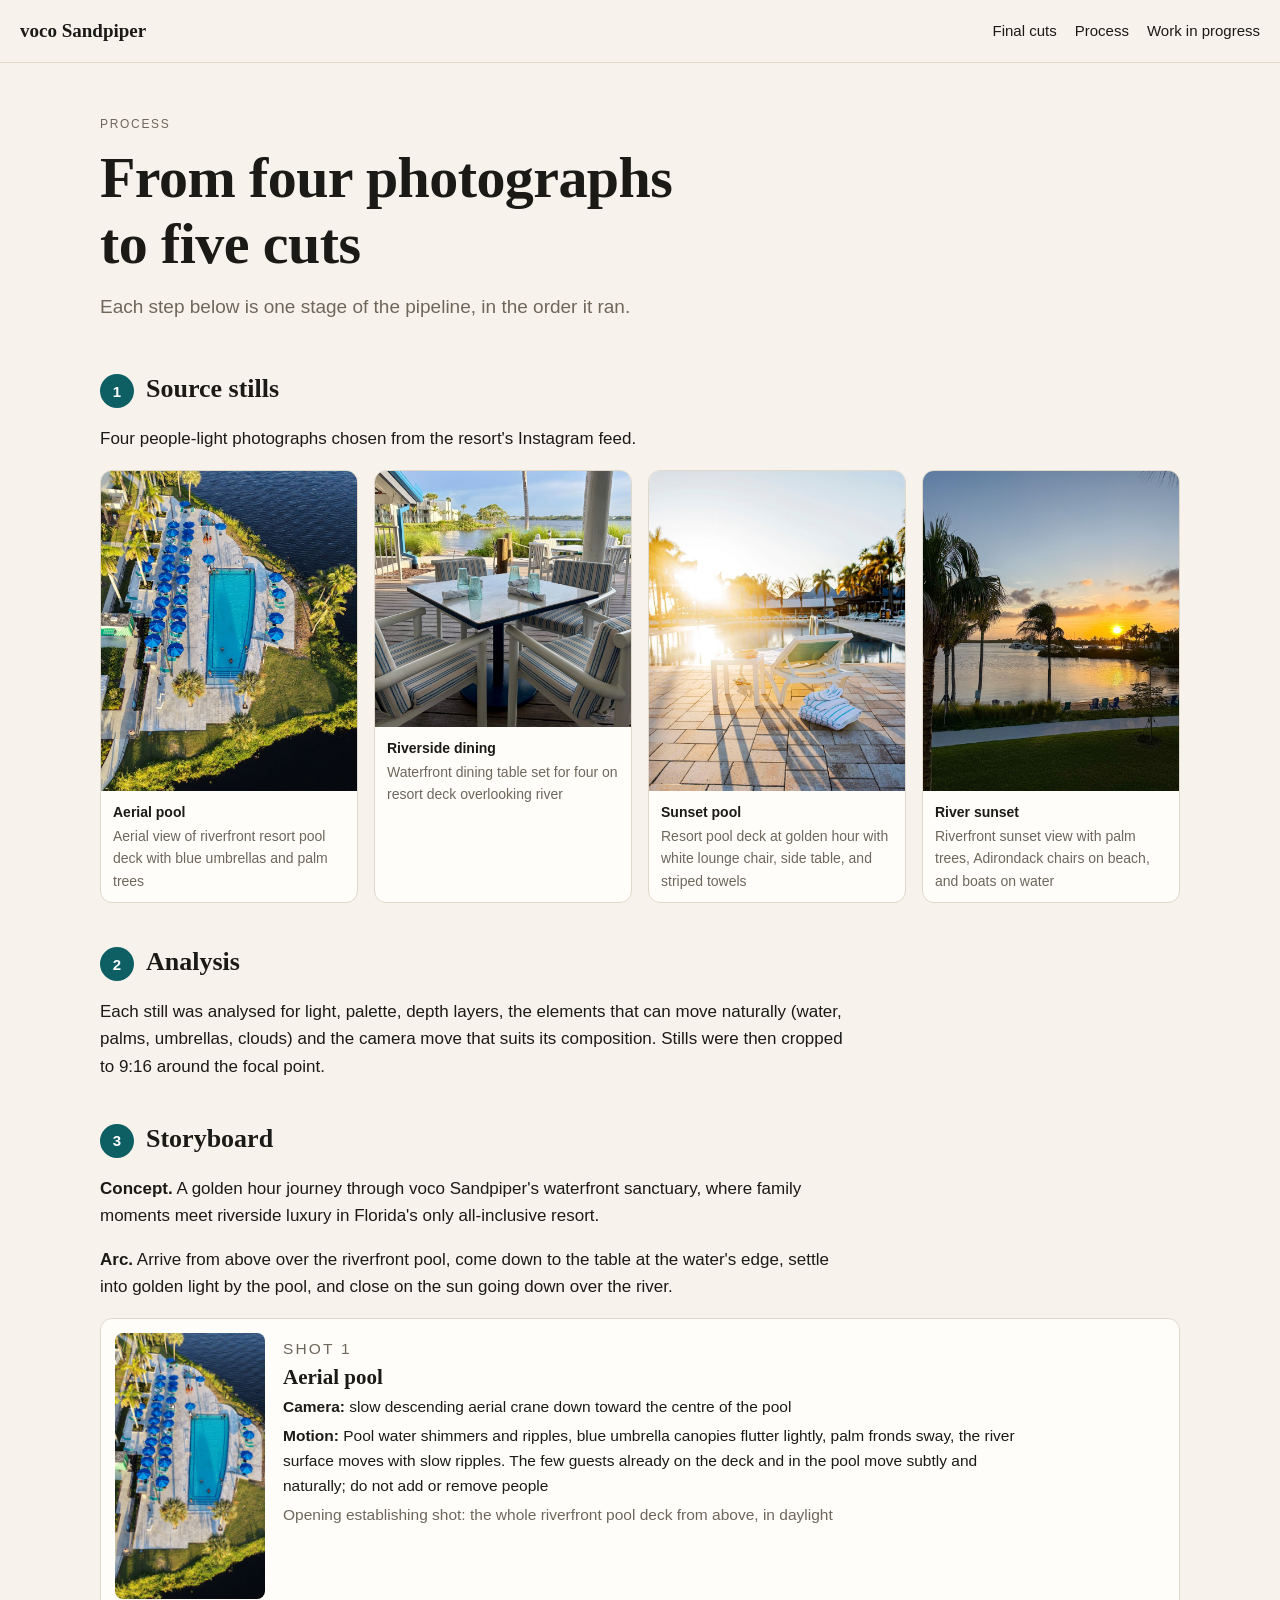
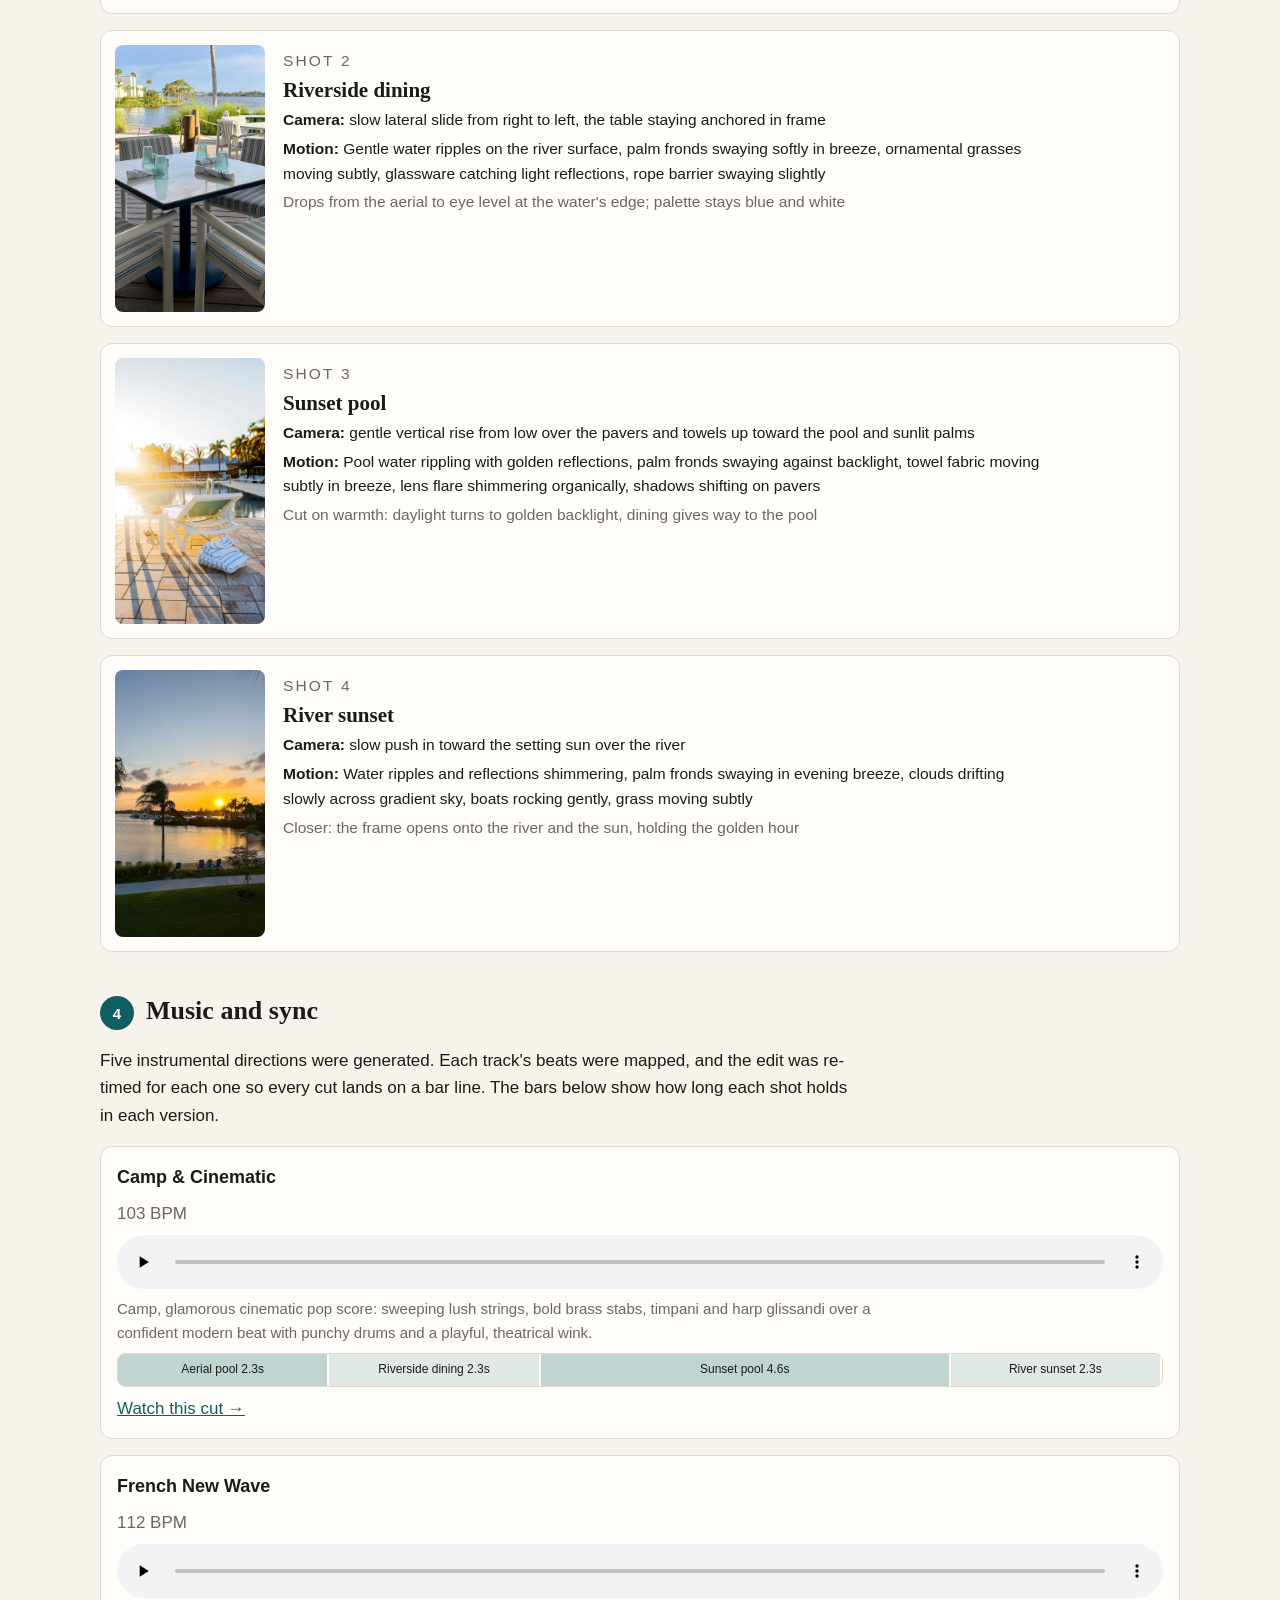
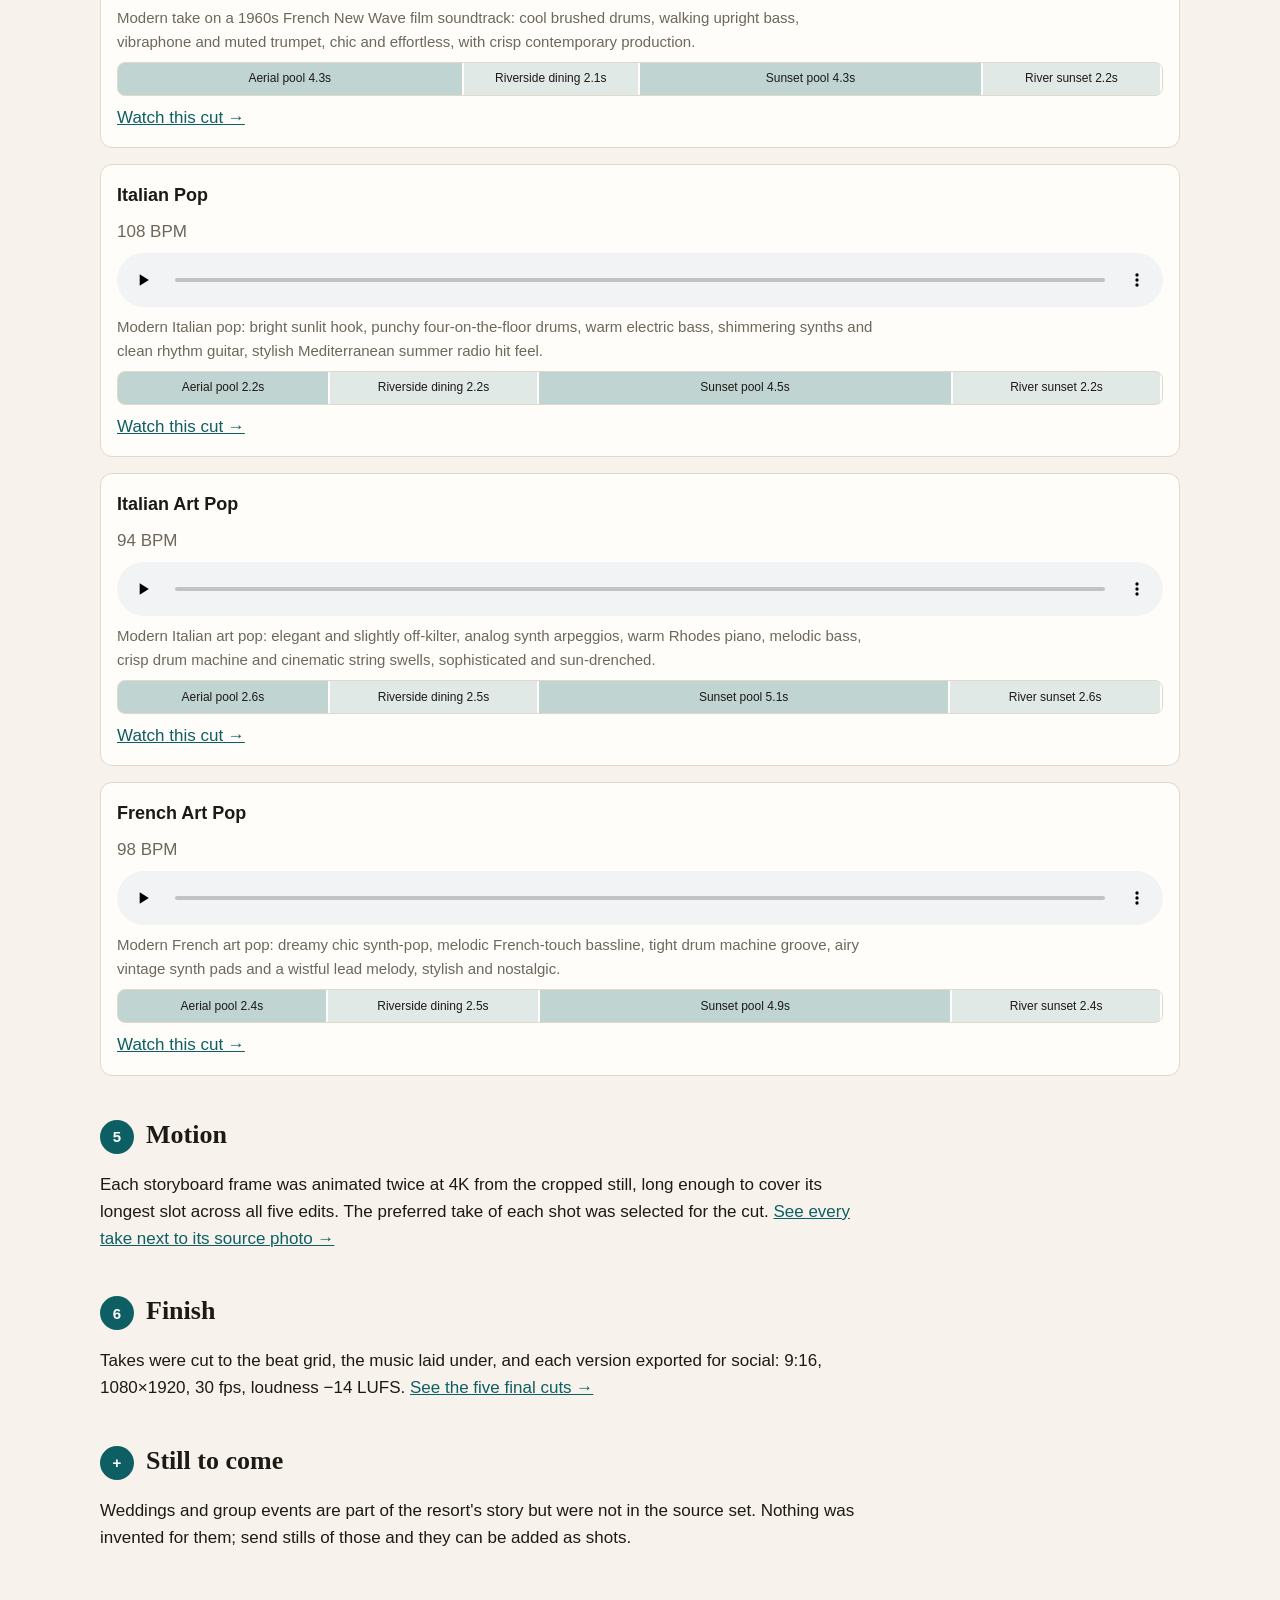
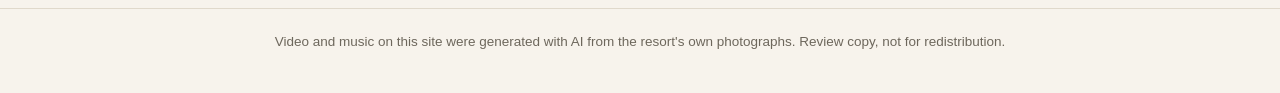
==== process.html @ e638c6e7 "voco Sandpiper: client review site (final cuts, process, work in progress) Co-Authored-By: Claude Fa" ====
<!doctype html><html lang="en"><head><meta charset="utf-8"><meta name="viewport" content="width=device-width, initial-scale=1"><meta name="robots" content="noindex"><title>Process · voco Sandpiper</title><link rel="stylesheet" href="styles.css"></head><body><nav><a class="brand" href="index.html">voco Sandpiper</a><span class="links"><a href="index.html">Final cuts</a><a href="process.html">Process</a><a href="wip.html">Work in progress</a></span></nav><main>
<header class="hero"><p class="eyebrow">Process</p><h1>From four photographs to five cuts</h1>
<p class="lede">Each step below is one stage of the pipeline, in the order it ran.</p></header>
<section><h2><span>1</span>Source stills</h2><p>Four people-light photographs chosen from the resort's Instagram feed.</p><div class="grid stills"><figure><img src="media/stills/01_aerial_pool_source.jpg" alt="" loading="lazy"><figcaption><b>Aerial pool</b>Aerial view of riverfront resort pool deck with blue umbrellas and palm trees</figcaption></figure><figure><img src="media/stills/02_river_dining_source.jpg" alt="" loading="lazy"><figcaption><b>Riverside dining</b>Waterfront dining table set for four on resort deck overlooking river</figcaption></figure><figure><img src="media/stills/03_sunset_pool_source.jpg" alt="" loading="lazy"><figcaption><b>Sunset pool</b>Resort pool deck at golden hour with white lounge chair, side table, and striped towels</figcaption></figure><figure><img src="media/stills/04_sunset_river_source.jpg" alt="" loading="lazy"><figcaption><b>River sunset</b>Riverfront sunset view with palm trees, Adirondack chairs on beach, and boats on water</figcaption></figure></div></section>
<section><h2><span>2</span>Analysis</h2><p>Each still was analysed for light, palette, depth layers, the elements that can move naturally
(water, palms, umbrellas, clouds) and the camera move that suits its composition. Stills were then cropped to 9:16 around the focal point.</p></section>
<section><h2><span>3</span>Storyboard</h2><p><b>Concept.</b> A golden hour journey through voco Sandpiper&#x27;s waterfront sanctuary, where family moments meet riverside luxury in Florida&#x27;s only all-inclusive resort.</p><p><b>Arc.</b> Arrive from above over the riverfront pool, come down to the table at the water&#x27;s edge, settle into golden light by the pool, and close on the sun going down over the river.</p><div class="board"><div class="shot"><img src="media/stills/01_aerial_pool_crop.jpg" alt="" loading="lazy"><div><p class="eyebrow">Shot 1</p><h3>Aerial pool</h3><p><b>Camera:</b> slow descending aerial crane down toward the centre of the pool</p><p><b>Motion:</b> Pool water shimmers and ripples, blue umbrella canopies flutter lightly, palm fronds sway, the river surface moves with slow ripples. The few guests already on the deck and in the pool move subtly and naturally; do not add or remove people</p><p class="muted">Opening establishing shot: the whole riverfront pool deck from above, in daylight</p></div></div><div class="shot"><img src="media/stills/02_river_dining_crop.jpg" alt="" loading="lazy"><div><p class="eyebrow">Shot 2</p><h3>Riverside dining</h3><p><b>Camera:</b> slow lateral slide from right to left, the table staying anchored in frame</p><p><b>Motion:</b> Gentle water ripples on the river surface, palm fronds swaying softly in breeze, ornamental grasses moving subtly, glassware catching light reflections, rope barrier swaying slightly</p><p class="muted">Drops from the aerial to eye level at the water&#x27;s edge; palette stays blue and white</p></div></div><div class="shot"><img src="media/stills/03_sunset_pool_crop.jpg" alt="" loading="lazy"><div><p class="eyebrow">Shot 3</p><h3>Sunset pool</h3><p><b>Camera:</b> gentle vertical rise from low over the pavers and towels up toward the pool and sunlit palms</p><p><b>Motion:</b> Pool water rippling with golden reflections, palm fronds swaying against backlight, towel fabric moving subtly in breeze, lens flare shimmering organically, shadows shifting on pavers</p><p class="muted">Cut on warmth: daylight turns to golden backlight, dining gives way to the pool</p></div></div><div class="shot"><img src="media/stills/04_sunset_river_crop.jpg" alt="" loading="lazy"><div><p class="eyebrow">Shot 4</p><h3>River sunset</h3><p><b>Camera:</b> slow push in toward the setting sun over the river</p><p><b>Motion:</b> Water ripples and reflections shimmering, palm fronds swaying in evening breeze, clouds drifting slowly across gradient sky, boats rocking gently, grass moving subtly</p><p class="muted">Closer: the frame opens onto the river and the sun, holding the golden hour</p></div></div></div></section>
<section><h2><span>4</span>Music and sync</h2><p>Five instrumental directions were generated. Each track's beats were mapped, and the edit
was re-timed for each one so every cut lands on a bar line. The bars below show how long each shot holds in each version.</p><div class="tracks"><div class="track"><b>Camp &amp; Cinematic</b><span class="muted">103 BPM</span><audio controls preload="none" src="media/music/camp_cinematic.mp3"></audio><p>Camp, glamorous cinematic pop score: sweeping lush strings, bold brass stabs, timpani and harp glissandi over a confident modern beat with punchy drums and a playful, theatrical wink.</p><div class="tl"><div style="flex:70">Aerial pool 2.3s</div><div style="flex:70">Riverside dining 2.3s</div><div style="flex:139">Sunset pool 4.6s</div><div style="flex:70">River sunset 2.3s</div></div><a href="finals/camp_cinematic.html">Watch this cut →</a></div><div class="track"><b>French New Wave</b><span class="muted">112 BPM</span><audio controls preload="none" src="media/music/french_new_wave.mp3"></audio><p>Modern take on a 1960s French New Wave film soundtrack: cool brushed drums, walking upright bass, vibraphone and muted trumpet, chic and effortless, with crisp contemporary production.</p><div class="tl"><div style="flex:129">Aerial pool 4.3s</div><div style="flex:64">Riverside dining 2.1s</div><div style="flex:128">Sunset pool 4.3s</div><div style="flex:65">River sunset 2.2s</div></div><a href="finals/french_new_wave.html">Watch this cut →</a></div><div class="track"><b>Italian Pop</b><span class="muted">108 BPM</span><audio controls preload="none" src="media/music/italian_pop.mp3"></audio><p>Modern Italian pop: bright sunlit hook, punchy four-on-the-floor drums, warm electric bass, shimmering synths and clean rhythm guitar, stylish Mediterranean summer radio hit feel.</p><div class="tl"><div style="flex:67">Aerial pool 2.2s</div><div style="flex:66">Riverside dining 2.2s</div><div style="flex:134">Sunset pool 4.5s</div><div style="flex:66">River sunset 2.2s</div></div><a href="finals/italian_pop.html">Watch this cut →</a></div><div class="track"><b>Italian Art Pop</b><span class="muted">94 BPM</span><audio controls preload="none" src="media/music/italian_art_pop.mp3"></audio><p>Modern Italian art pop: elegant and slightly off-kilter, analog synth arpeggios, warm Rhodes piano, melodic bass, crisp drum machine and cinematic string swells, sophisticated and sun-drenched.</p><div class="tl"><div style="flex:77">Aerial pool 2.6s</div><div style="flex:76">Riverside dining 2.5s</div><div style="flex:153">Sunset pool 5.1s</div><div style="flex:77">River sunset 2.6s</div></div><a href="finals/italian_art_pop.html">Watch this cut →</a></div><div class="track"><b>French Art Pop</b><span class="muted">98 BPM</span><audio controls preload="none" src="media/music/french_art_pop.mp3"></audio><p>Modern French art pop: dreamy chic synth-pop, melodic French-touch bassline, tight drum machine groove, airy vintage synth pads and a wistful lead melody, stylish and nostalgic.</p><div class="tl"><div style="flex:73">Aerial pool 2.4s</div><div style="flex:74">Riverside dining 2.5s</div><div style="flex:147">Sunset pool 4.9s</div><div style="flex:73">River sunset 2.4s</div></div><a href="finals/french_art_pop.html">Watch this cut →</a></div></div></section>
<section><h2><span>5</span>Motion</h2><p>Each storyboard frame was animated twice at 4K from the cropped still, long enough to cover its
longest slot across all five edits. The preferred take of each shot was selected for the cut.
<a href="wip.html">See every take next to its source photo →</a></p></section>
<section><h2><span>6</span>Finish</h2><p>Takes were cut to the beat grid, the music laid under, and each version exported for social:
9:16, 1080×1920, 30 fps, loudness −14 LUFS. <a href="index.html">See the five final cuts →</a></p></section>
<section><h2><span>+</span>Still to come</h2><p>Weddings and group events are part of the resort's story but were not in the source set.
Nothing was invented for them; send stills of those and they can be added as shots.</p></section>
</main><footer>Video and music on this site were generated with AI from the resort's own photographs. Review copy, not for redistribution.</footer></body></html>
---- styles.css ----
:root{--bg:#f7f3ec;--card:#fffdf9;--ink:#1c1a17;--mute:#6d675c;--line:#e0d9cb;--accent:#0e5f63;--accent-ink:#fff}
@media (prefers-color-scheme:dark){:root{--bg:#131516;--card:#1b1e20;--ink:#eeebe4;--mute:#a09c93;--line:#2e3235;--accent:#63c7c2;--accent-ink:#0a2423}}
*{box-sizing:border-box}
body{margin:0;background:var(--bg);color:var(--ink);font:17px/1.6 -apple-system,BlinkMacSystemFont,"Segoe UI",Helvetica,Arial,sans-serif}
h1,h2,h3{font-family:"Iowan Old Style","Palatino Linotype",Palatino,Georgia,serif;font-weight:600;line-height:1.15;text-wrap:balance;margin:0}
h1{font-size:clamp(34px,6vw,58px);letter-spacing:-.01em}h2{font-size:26px;margin:44px 0 14px}h3{font-size:21px;margin-bottom:6px}
a{color:var(--accent)}img,video{max-width:100%;display:block}
nav{display:flex;justify-content:space-between;align-items:center;gap:12px;flex-wrap:wrap;padding:16px 20px;border-bottom:1px solid var(--line)}
nav a{text-decoration:none;color:var(--ink);font-size:15px}nav .brand{font-family:"Iowan Old Style",Palatino,Georgia,serif;font-size:19px;font-weight:600}
nav .links{display:flex;gap:18px;flex-wrap:wrap}
main{max-width:1120px;margin:0 auto;padding:0 20px 40px}
.hero{padding:52px 0 8px;max-width:760px}.eyebrow{text-transform:uppercase;letter-spacing:.14em;font-size:12px;color:var(--mute);margin:0 0 10px}
.lede{font-size:19px;color:var(--mute);margin:14px 0 0}
.grid{display:grid;gap:16px}.finals{grid-template-columns:repeat(auto-fill,minmax(190px,1fr))}
.stills{grid-template-columns:repeat(auto-fill,minmax(220px,1fr))}.takes{grid-template-columns:repeat(auto-fill,minmax(210px,1fr))}
.card{position:relative;display:block;border-radius:14px;overflow:hidden;background:var(--card);border:1px solid var(--line);text-decoration:none;color:var(--ink)}
.card img{width:100%;aspect-ratio:9/16;object-fit:cover}.card .cap{padding:12px 14px;display:flex;flex-direction:column}.card .cap span{color:var(--mute);font-size:14px}
.play{position:absolute;left:50%;top:42%;width:56px;height:56px;margin:-28px;border-radius:50%;background:rgba(0,0,0,.45)}
.play:after{content:"";position:absolute;left:22px;top:17px;border:11px solid transparent;border-left:17px solid #fff;border-right:0}
.note,.muted{color:var(--mute)}.note{font-size:15px;max-width:760px;margin-top:22px}
.row{display:flex;gap:12px;flex-wrap:wrap;margin-top:22px}.btn{background:var(--accent);color:var(--accent-ink);padding:11px 20px;border-radius:10px;text-decoration:none;font-weight:600}
.btn.ghost{background:transparent;color:var(--accent);border:1px solid var(--accent)}
.final{display:grid;grid-template-columns:minmax(260px,400px) 1fr;gap:40px;padding-top:36px;align-items:start}
.player video{width:100%;aspect-ratio:9/16;border-radius:16px;background:#000}
@media (max-width:760px){.final{grid-template-columns:1fr;gap:22px}}
dl{display:grid;grid-template-columns:auto 1fr;gap:6px 18px;margin:22px 0}dt{color:var(--mute)}dd{margin:0}
table{border-collapse:collapse;width:100%;max-width:420px;font-size:15px}th,td{text-align:left;padding:6px 14px 6px 0;border-bottom:1px solid var(--line)}th{color:var(--mute);font-weight:500}
.pager{justify-content:space-between;font-size:15px}.pager a{text-decoration:none}
section h2 span{display:inline-grid;place-items:center;width:34px;height:34px;border-radius:50%;background:var(--accent);color:var(--accent-ink);font:600 15px -apple-system,sans-serif;margin-right:12px;vertical-align:middle}
section p{max-width:760px}
figure{margin:0;background:var(--card);border:1px solid var(--line);border-radius:12px;overflow:hidden}
figure img,figure video{width:100%}figure video{aspect-ratio:9/16;background:#000}
figcaption{padding:10px 12px;font-size:14px;color:var(--mute);display:flex;flex-direction:column;gap:2px}figcaption b{color:var(--ink)}
.tag{align-self:flex-start;background:var(--accent);color:var(--accent-ink);border-radius:999px;padding:1px 10px;font-size:12px;font-weight:600}
.board{display:grid;gap:16px;margin-top:16px}.shot{display:grid;grid-template-columns:150px 1fr;gap:18px;background:var(--card);border:1px solid var(--line);border-radius:12px;padding:14px}
.shot img{border-radius:8px}.shot p{margin:4px 0;font-size:15.5px}
.tracks{display:grid;gap:16px;margin-top:16px}.track{background:var(--card);border:1px solid var(--line);border-radius:12px;padding:16px;display:grid;gap:8px}
.track b{font-size:18px}.track p{margin:0;font-size:15px;color:var(--mute)}audio{width:100%}
.tl{display:flex;height:34px;border-radius:8px;overflow:hidden;border:1px solid var(--line)}
.tl div{display:flex;align-items:center;justify-content:center;font-size:12px;white-space:nowrap;overflow:hidden;padding:0 4px;border-right:2px solid var(--card)}
.tl div:nth-child(odd){background:color-mix(in srgb,var(--accent) 26%,transparent)}.tl div:nth-child(even){background:color-mix(in srgb,var(--accent) 12%,transparent)}
.wide video{width:100%;border-radius:14px;background:#000;margin-top:26px}
footer{border-top:1px solid var(--line);padding:22px 20px 40px;color:var(--mute);font-size:13.5px;text-align:center}
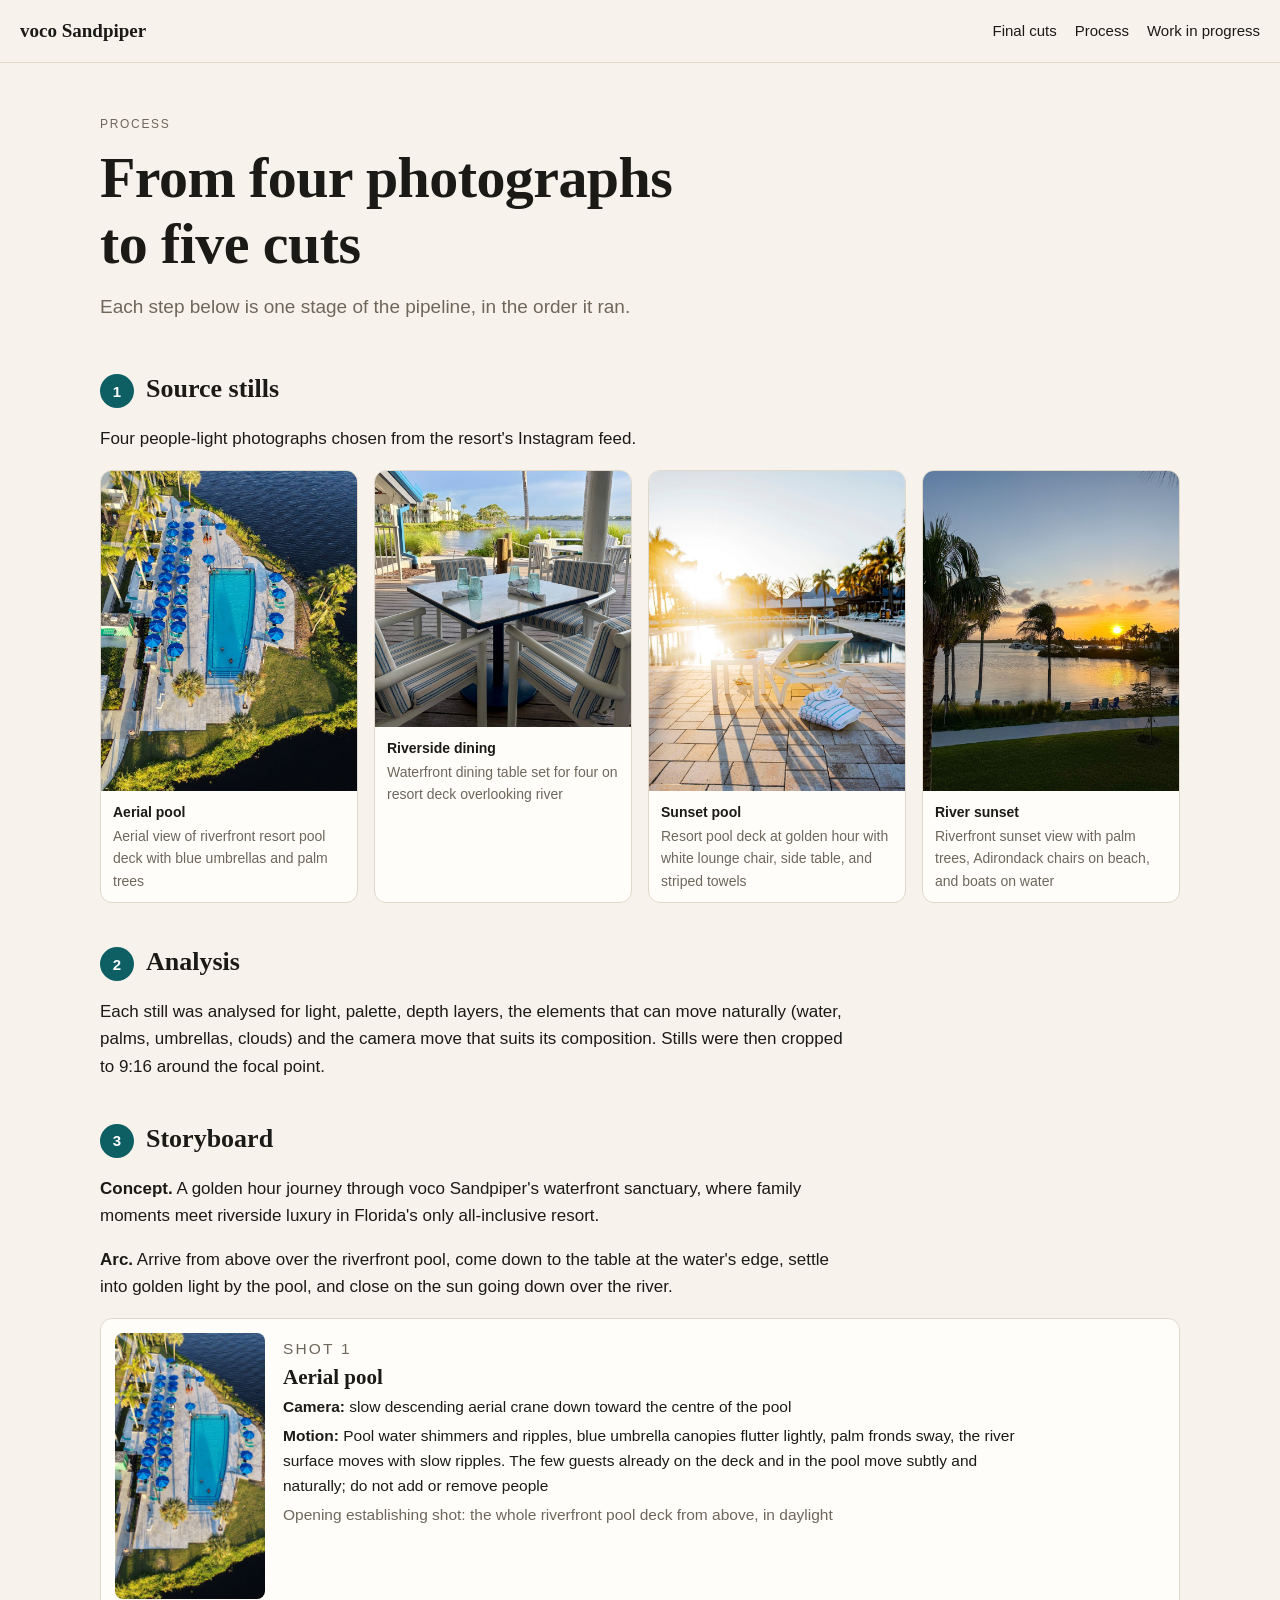
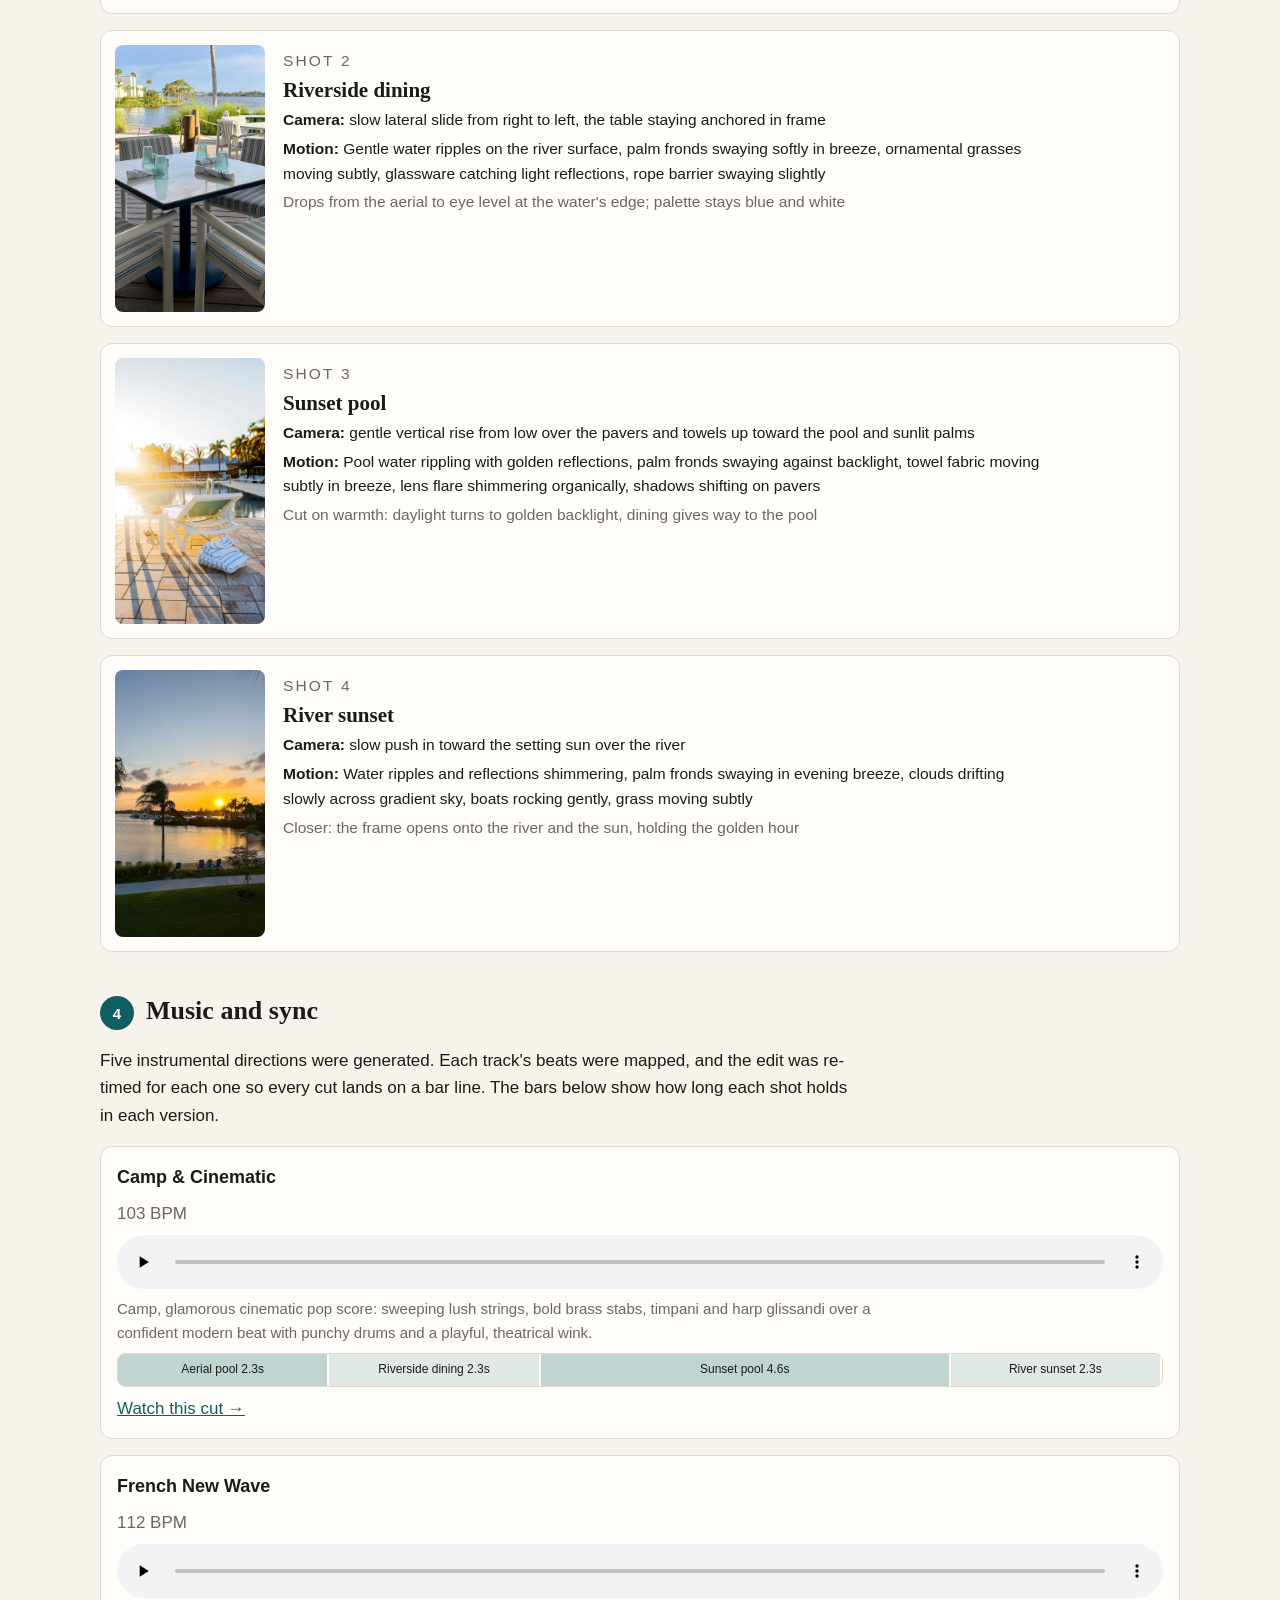
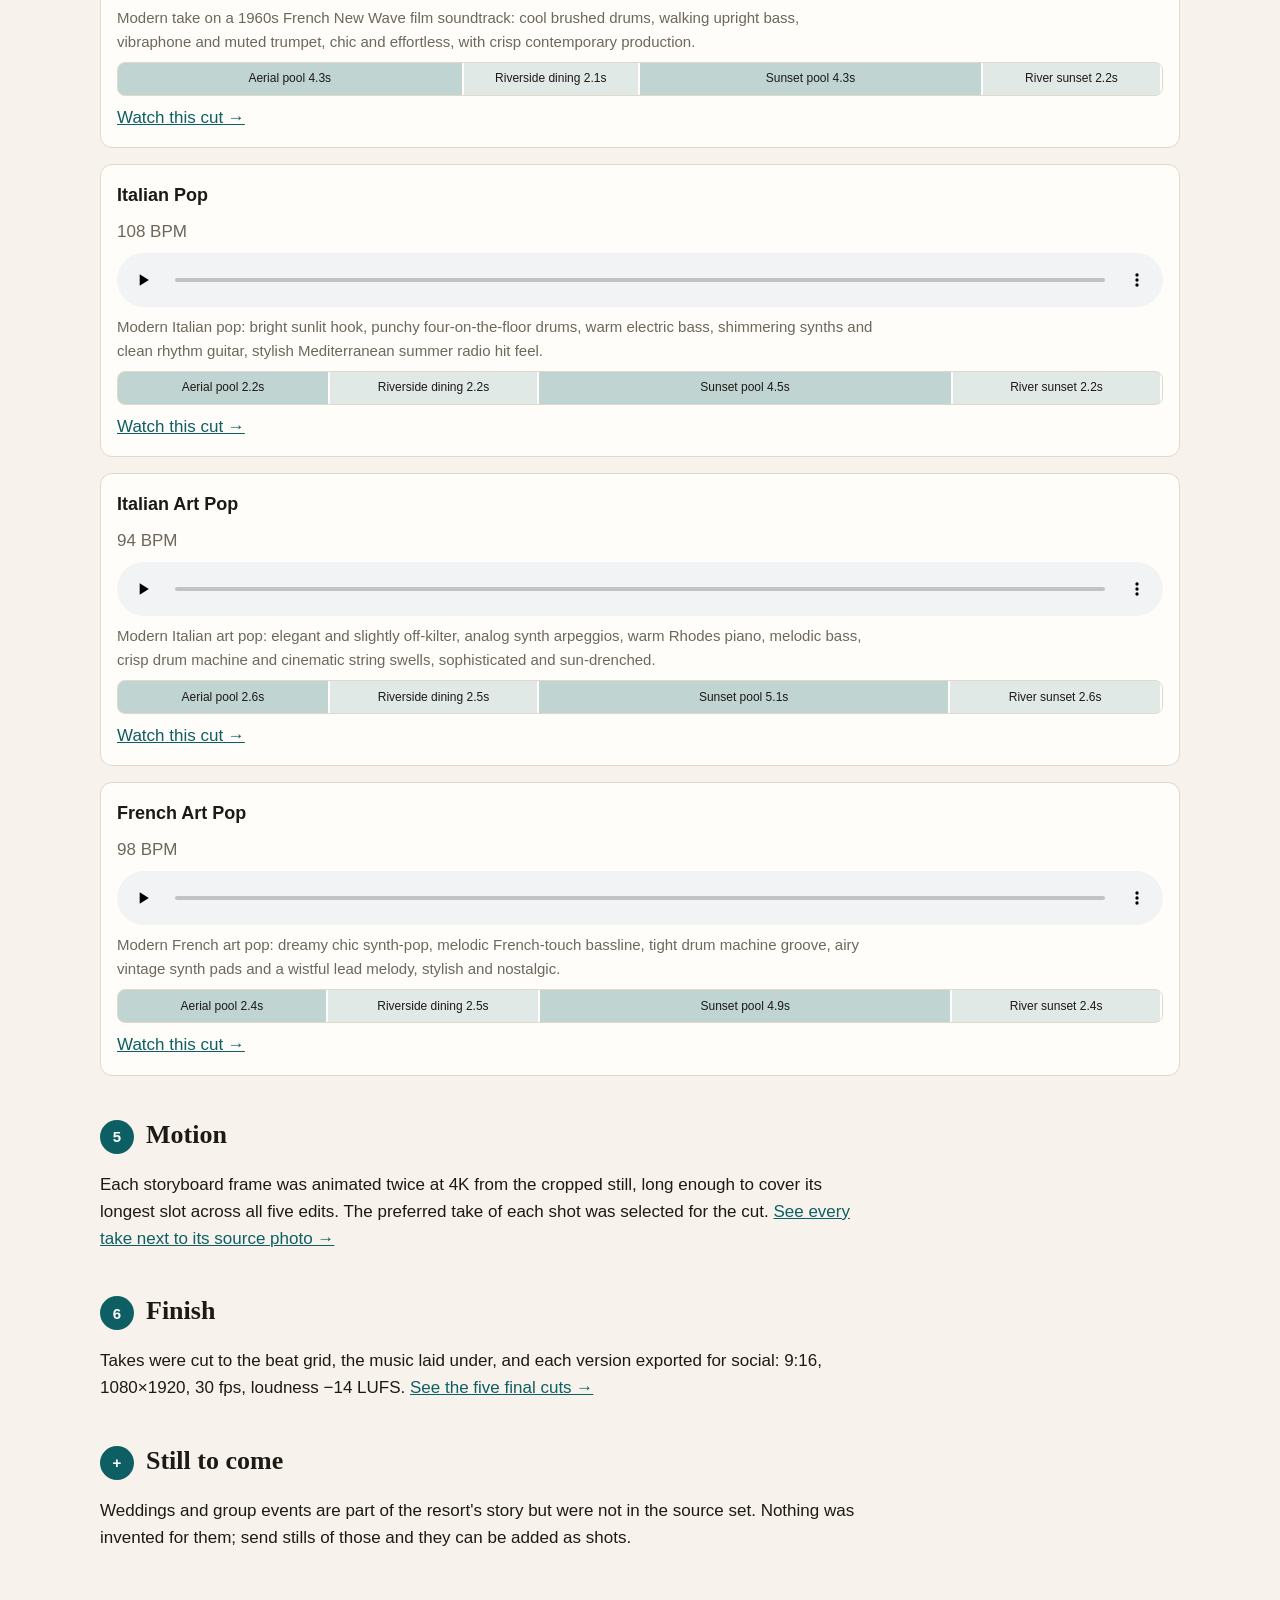
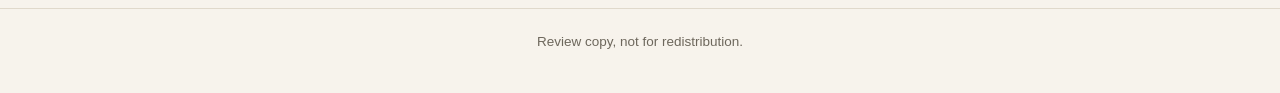
==== commit 1d4c221a: "Remove footer disclosure line Co-Authored-By: Claude Fable 5.2 <noreply@anthropic.com>" ====
--- a/process.html
+++ b/process.html
@@ -14,4 +14,4 @@
 9:16, 1080×1920, 30 fps, loudness −14 LUFS. <a href="index.html">See the five final cuts →</a></p></section>
 <section><h2><span>+</span>Still to come</h2><p>Weddings and group events are part of the resort's story but were not in the source set.
 Nothing was invented for them; send stills of those and they can be added as shots.</p></section>
-</main><footer>Video and music on this site were generated with AI from the resort's own photographs. Review copy, not for redistribution.</footer></body></html>+</main><footer>Review copy, not for redistribution.</footer></body></html>
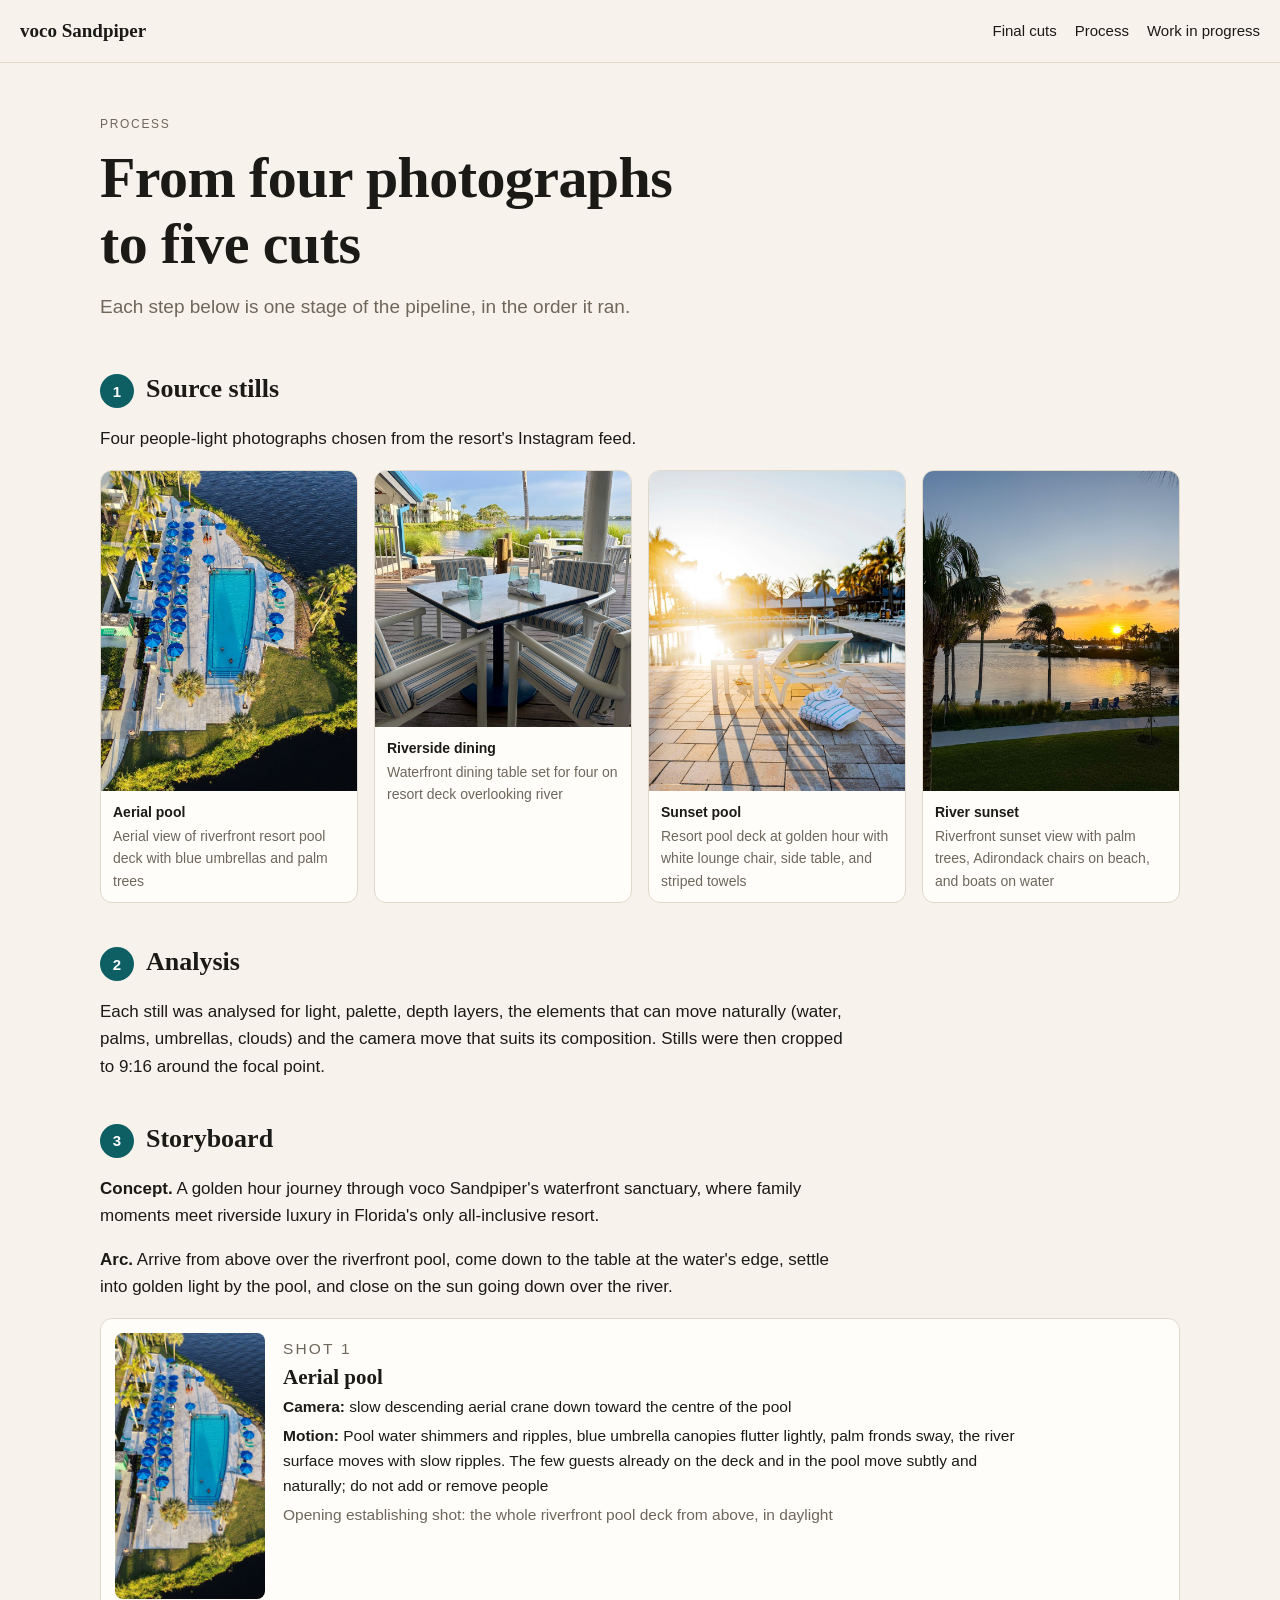
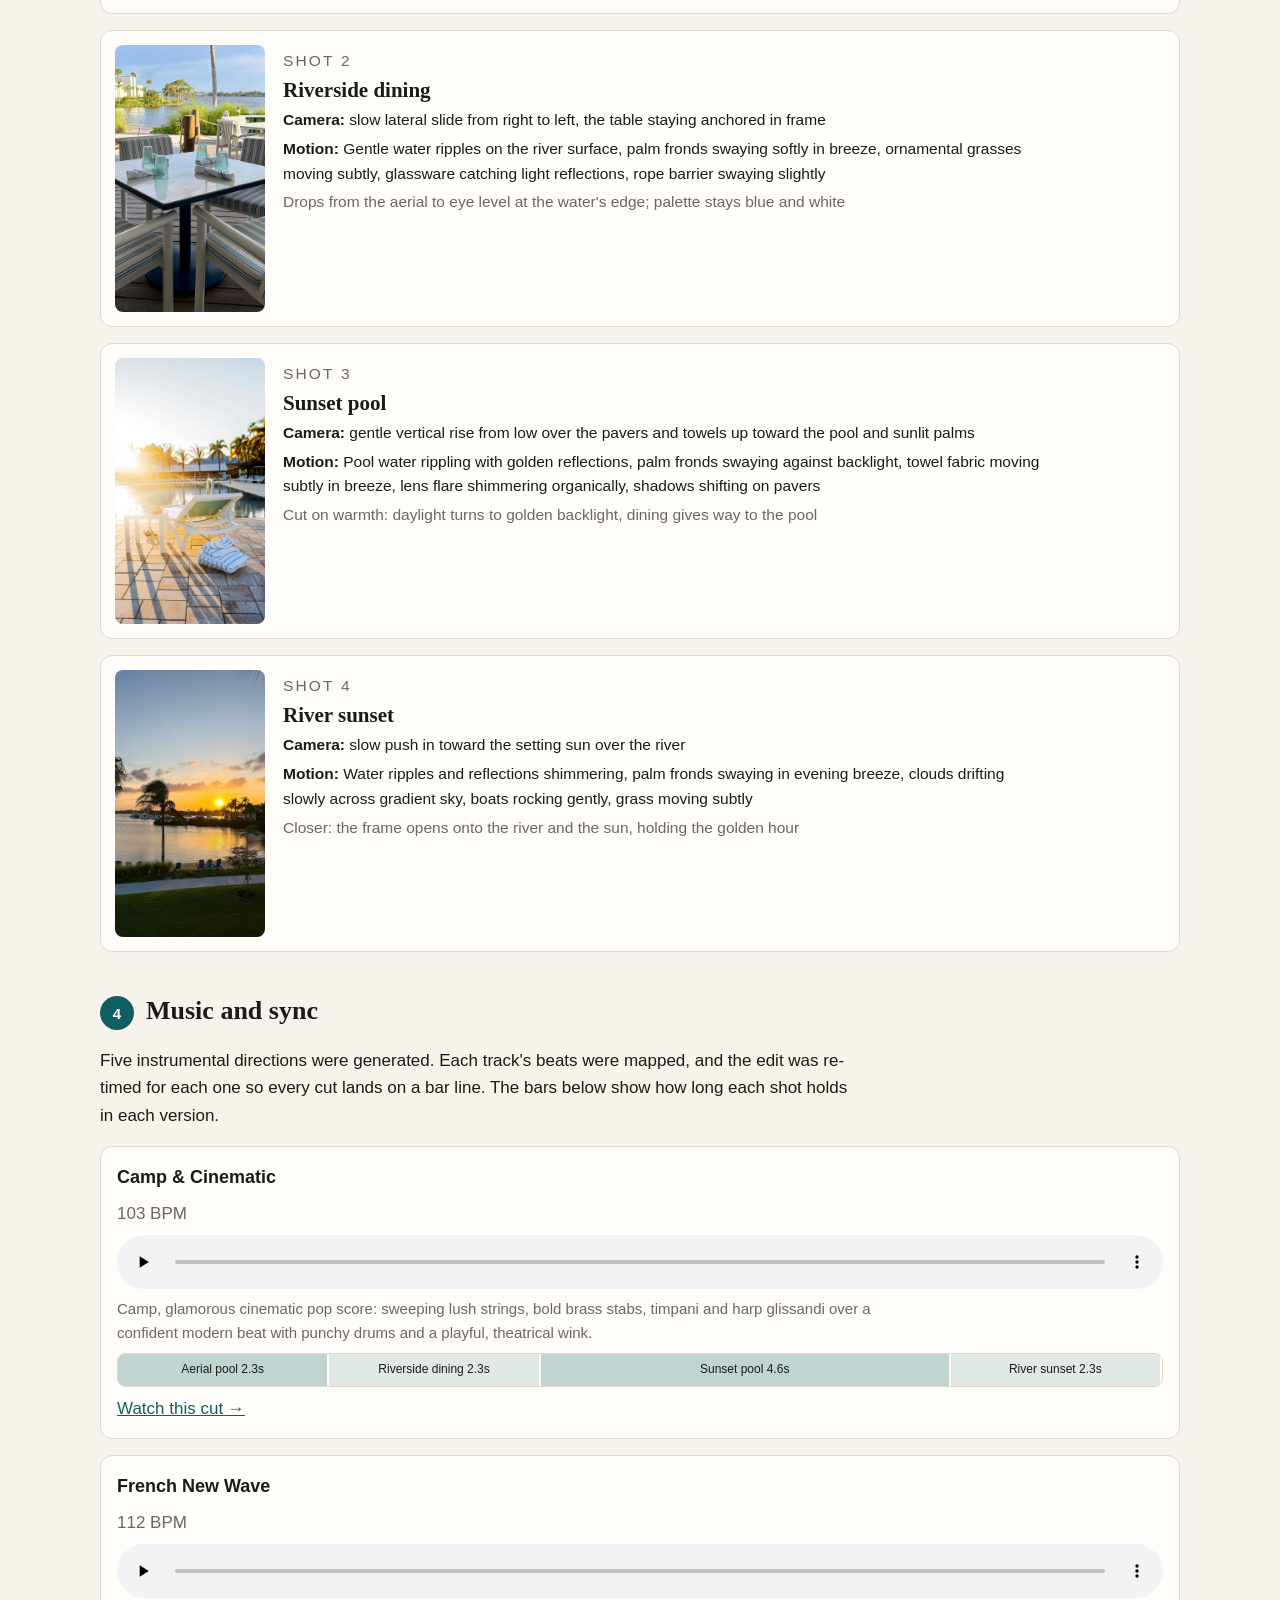
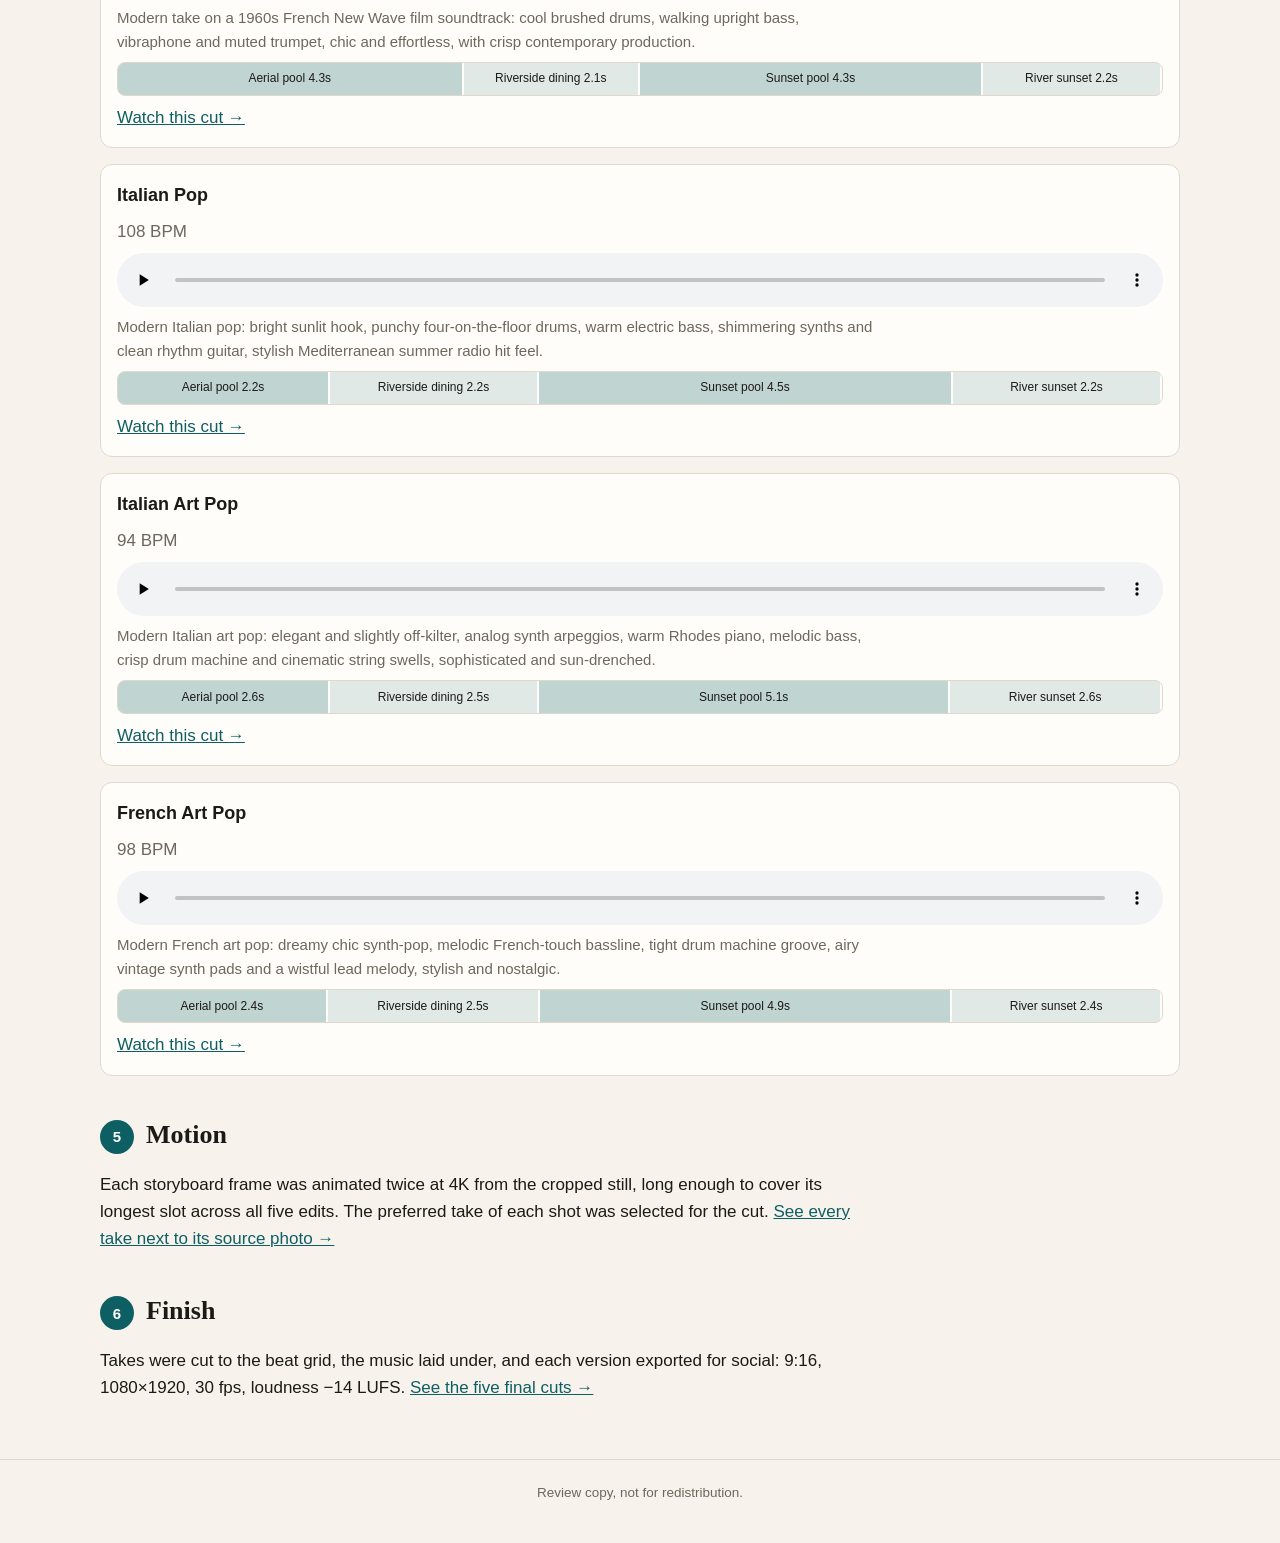
==== commit b3d6769b: "Remove the still-to-come section from the process page Co-Authored-By: Claude Fable 5.2 <noreply@ant" ====
--- a/process.html
+++ b/process.html
@@ -12,6 +12,4 @@
 <a href="wip.html">See every take next to its source photo →</a></p></section>
 <section><h2><span>6</span>Finish</h2><p>Takes were cut to the beat grid, the music laid under, and each version exported for social:
 9:16, 1080×1920, 30 fps, loudness −14 LUFS. <a href="index.html">See the five final cuts →</a></p></section>
-<section><h2><span>+</span>Still to come</h2><p>Weddings and group events are part of the resort's story but were not in the source set.
-Nothing was invented for them; send stills of those and they can be added as shots.</p></section>
 </main><footer>Review copy, not for redistribution.</footer></body></html>
